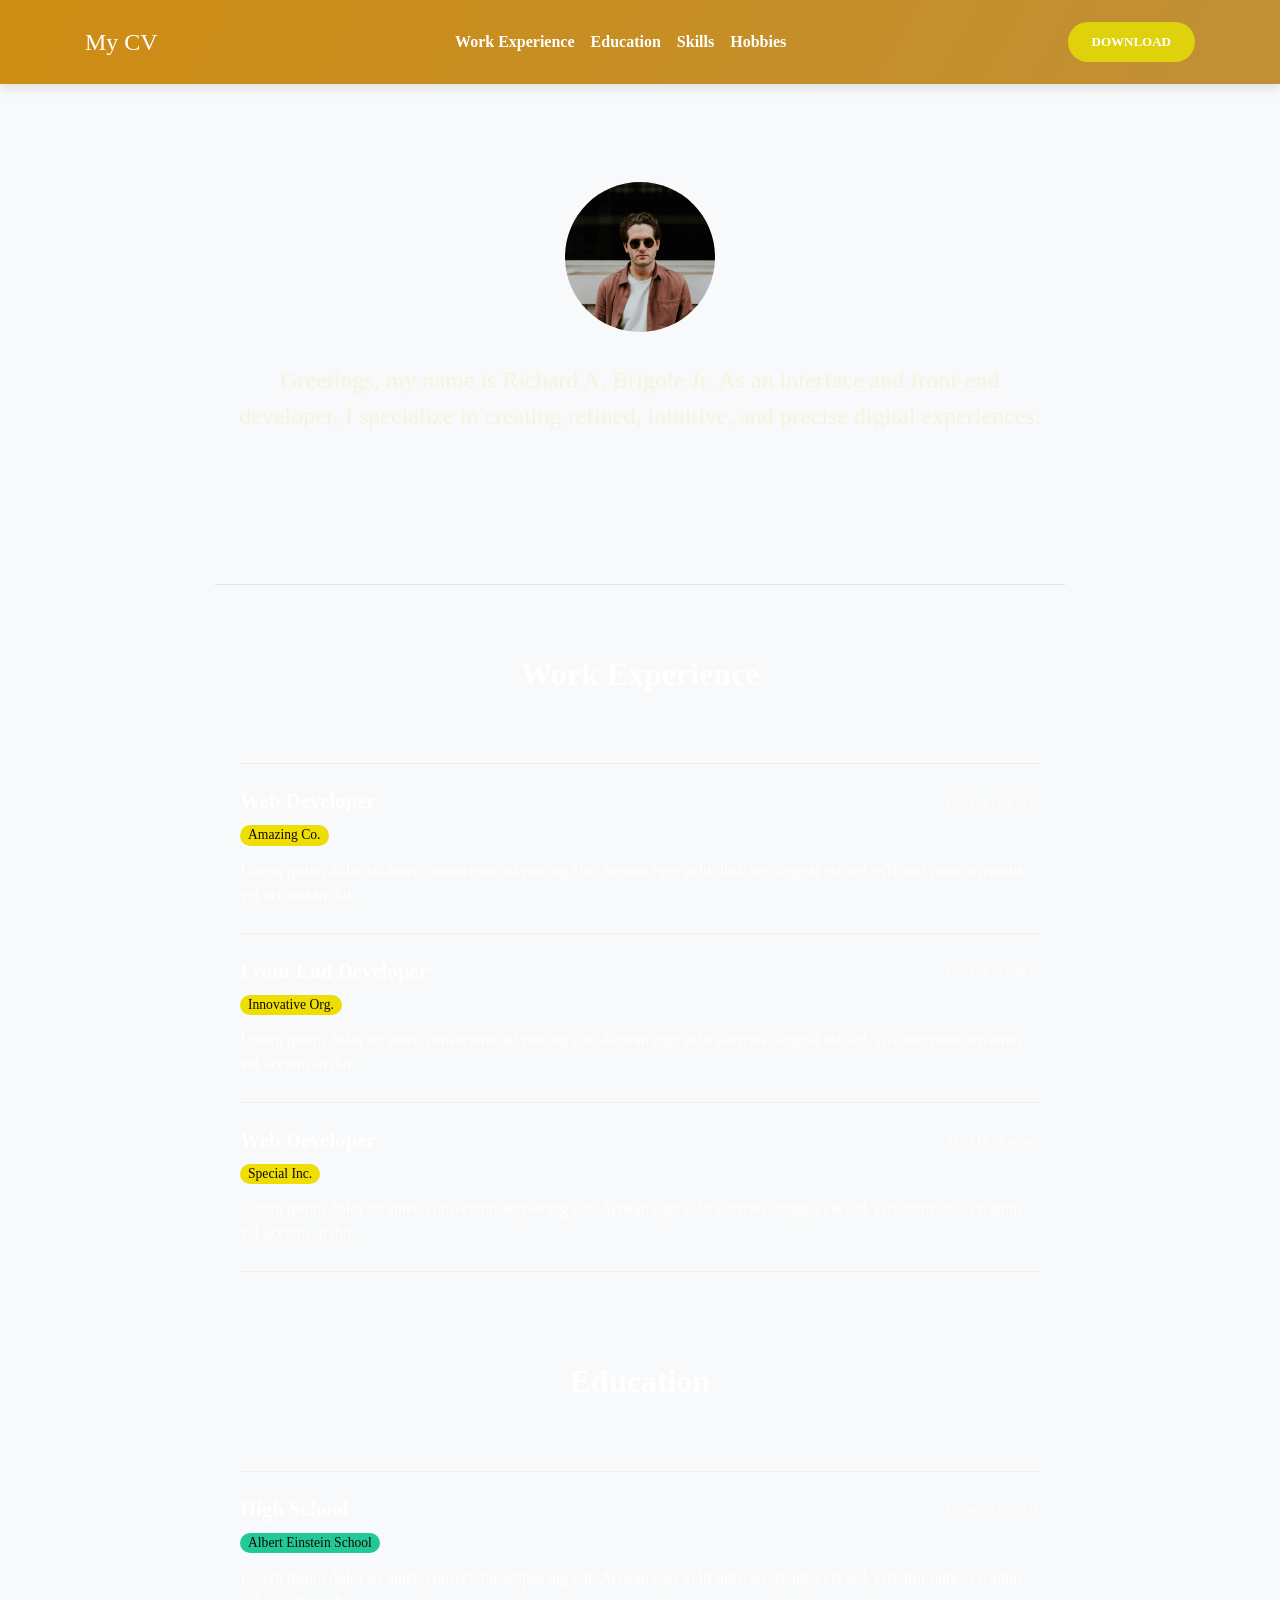
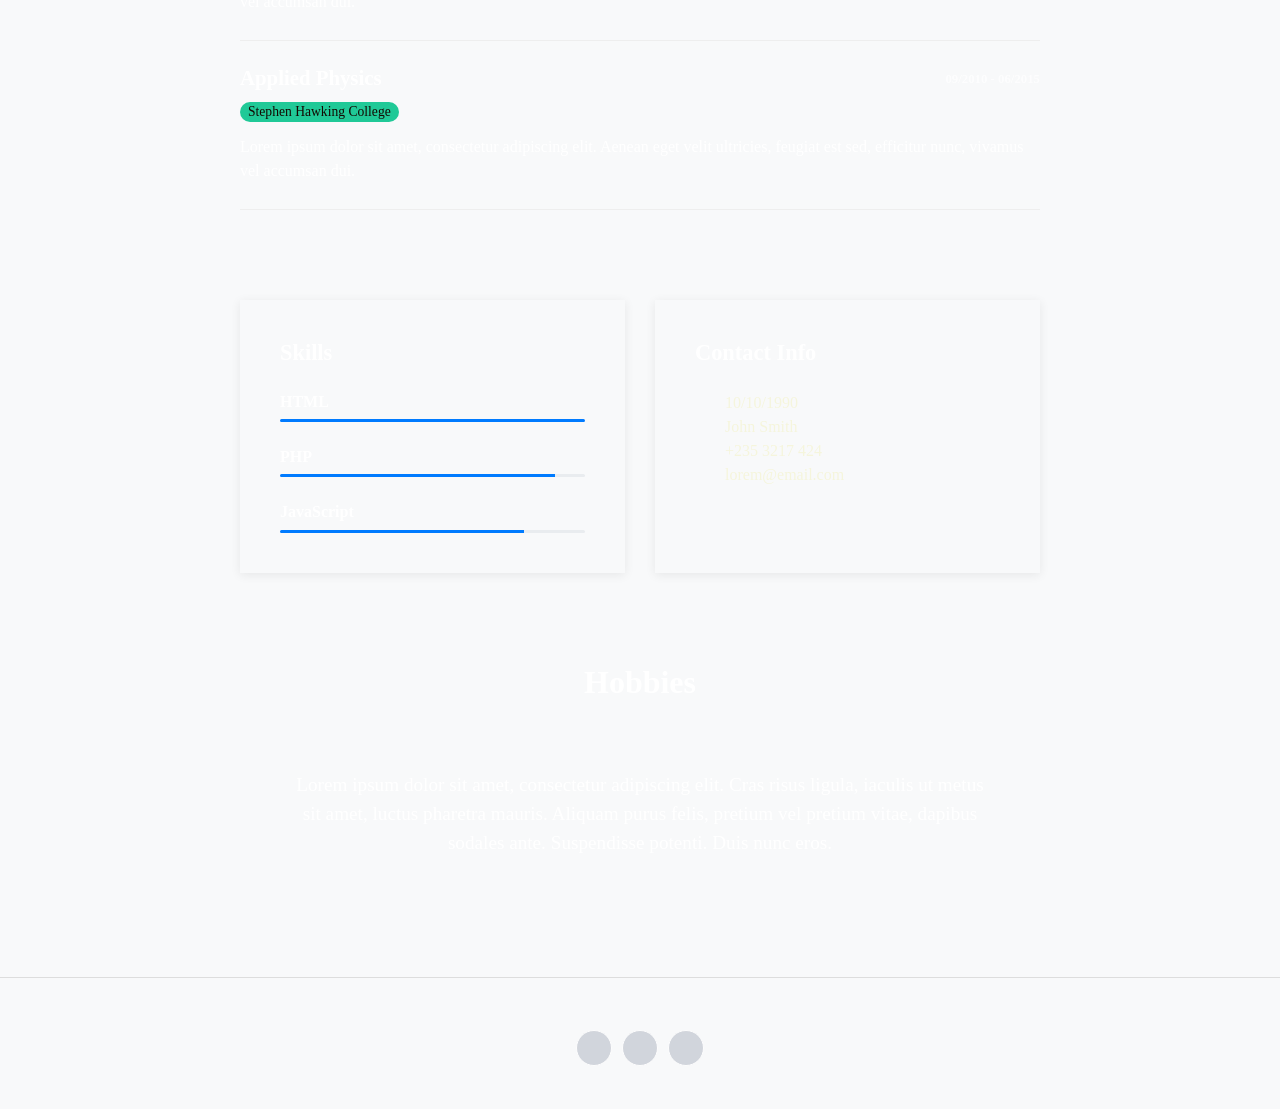
==== cvtemplate/index.html @ cebbf66d "Update index.html" ====
<!DOCTYPE html>
<html>
  <head>
    <meta charset="utf-8">
    <meta name="viewport" content="width=device-width, initial-scale=1">
    <title>Beautiful CV Template</title>
    <link rel="stylesheet" href="https://maxcdn.bootstrapcdn.com/bootstrap/4.0.0/css/bootstrap.min.css">
    <link rel="stylesheet" href="https://code.ionicframework.com/ionicons/2.0.1/css/ionicons.min.css">
    <link rel="stylesheet" type="text/css" href="assets/css/style.css">
  </head>
  <body>
   <nav class="navbar fixed-top navbar-expand-lg navbar-dark page-navbar gradient">
      <div class="container">
        <a class="navbar-brand logo" href="#">My CV</a>
        <button class="navbar-toggler" type="button" data-toggle="collapse" data-target="#navbarNav" aria-controls="navbarNav" aria-expanded="false" aria-label="Toggle navigation">
          <span class="navbar-toggler-icon"></span>
        </button>
        <div class="collapse navbar-collapse" id="navbarNav">
            <ul class="navbar-nav mx-auto">
              <li class="nav-item item">
                <li class="nav-item item">
                  <a class="nav-link" href="#work-experience">Work Experience</a>
                </li>
                <li class="nav-item item">
                    <a class="nav-link" href="#education">Education</a>
                </li>
                <li class="nav-item item">
                  <a class="nav-link" href="#skills">Skills</a>
                </li>
                <li class="nav-item item">
                    <a class="nav-link" href="#hobbies">Hobbies</a>
                </li>
              </li>
            </ul>
          </div>
          <a href="https://tutorialzine.com/2018/04/freebie-beautiful-cv-template-with-bootstrap" class="btn btn-danger download-template" role="button" aria-disabled="true">Download</a>
      </div>
    </nav>
    <main class="page cv-page">
      <section class="cv-block block-intro border-bottom">
        <div class="container">
          <div class="avatar">
            <img class="img-fluid rounded-circle" src="assets/img/avatar.jpg">
          </div>
          <p>Greetings, my name is <strong>Richard A. Brigole Jr</strong>. As an interface and front-end developer, I specialize in creating refined, intuitive, and precise digital experiences.</p>
        </div>
      </section>
      <section class="cv-block info">
        <div class="container">
          <div class="work-experience group" id="work-experience">
            <h2 class="text-center">Work Experience</h2>
            <div class="item">
              <div class="row">
                <div class="col-md-6">
                  <h3>Web Developer</h3>
                  <h4 class="organization">Amazing Co.</h4>
                </div>
                <div class="col-md-6">
                  <time class="period">10/2013 - 04/2015</time>
                </div>
              </div>
              <p class="text-muted">Lorem ipsum dolor sit amet, consectetur adipiscing elit. Aenean eget velit ultricies, feugiat est sed, efficitur nunc, vivamus vel accumsan dui.</p>
            </div>
            <div class="item">
              <div class="row">
                <div class="col-md-6">
                  <h3>Front End Developer</h3>
                  <h4 class="organization">Innovative Org.</h4>
                </div>
                <div class="col-md-6">
                  <time class="period">05/2015 - 12/2017</time>
                </div>
              </div>
              <p class="text-muted">Lorem ipsum dolor sit amet, consectetur adipiscing elit. Aenean eget velit ultricies, feugiat est sed, efficitur nunc, vivamus vel accumsan dui.</p>
            </div>
            <div class="item">
              <div class="row">
                <div class="col-md-6">
                  <h3>Web Developer</h3>
                  <h4 class="organization">Special Inc.</h4>
                </div>
                <div class="col-md-6">
                  <time class="period">12/2017 - Present</time>
                </div>
              </div>
              <p class="text-muted">Lorem ipsum dolor sit amet, consectetur adipiscing elit. Aenean eget velit ultricies, feugiat est sed, efficitur nunc, vivamus vel accumsan dui.</p>
            </div>
          </div>
          <div class="education group" id="education">
            <h2 class="text-center">Education</h2>
            <div class="item">
              <div class="row">
                <div class="col-md-6">
                  <h3>High School</h3>
                  <h4 class="organization">Albert Einstein School</h4>
                </div>
                <div class="col-md-6">
                  <time class="period">09/2005 - 05/2010</time>
                </div>
              </div>
              <p class="text-muted">Lorem ipsum dolor sit amet, consectetur adipiscing elit. Aenean eget velit ultricies, feugiat est sed, efficitur nunc, vivamus vel accumsan dui.</p>
            </div>
            <div class="item">
              <div class="row">
                <div class="col-md-6">
                  <h3>Applied Physics</h3>
                  <h4 class="organization">Stephen Hawking College</h4>
                </div>
                <div class="col-md-6">
                  <time class="period">09/2010 - 06/2015</time>
                </div>
              </div>
              <p class="text-muted">Lorem ipsum dolor sit amet, consectetur adipiscing elit. Aenean eget velit ultricies, feugiat est sed, efficitur nunc, vivamus vel accumsan dui.</p>
            </div>
          </div>
          <div class="group" id="skills">
            <div class="row">
              <div class="col-md-6">
                <div class="skills info-card">
                  <h2>Skills</h2>
                  <h3>HTML</h3>
                  <div class="progress">
                    <div class="progress-bar" role="progressbar" aria-valuenow="70"
                    aria-valuemin="0" aria-valuemax="100" style="width:100%">
                    </div>
                  </div>
                  <h3>PHP</h3>
                  <div class="progress">
                    <div class="progress-bar" role="progressbar" aria-valuenow="70"
                    aria-valuemin="0" aria-valuemax="100" style="width:90%">
                    </div>
                  </div>
                  <h3>JavaScript</h3>
                  <div class="progress">
                    <div class="progress-bar" role="progressbar" aria-valuenow="70"
                    aria-valuemin="0" aria-valuemax="100" style="width:80%">
                    </div>
                  </div>
                </div>
              </div>
              <div class="col-md-6">
                <div class="contact-info info-card">
                  <h2>Contact Info</h2>
                  <div class="row">
                    <div class="col-1">
                      <i class="ion-android-calendar icon"></i>
                    </div>
                    <div class="col-9">
                      <span>10/10/1990</span>
                    </div>
                  </div>
                  <div class="row">
                    <div class="col-1">
                        <i class="ion-person icon"></i>
                    </div>
                    <div class="col-9">
                      <span>John Smith</span>
                    </div>
                  </div>
                  <div class="row">
                    <div class="col-1">
                      <i class="ion-ios-telephone icon"></i>
                    </div>
                    <div class="col-9">
                      <span>+235 3217 424</span>
                    </div>
                  </div>
                  <div class="row">
                    <div class="col-1">
                      <i class="ion-at icon"></i>
                    </div>
                    <div class="col-9">
                      <span>lorem@email.com</span>
                    </div>
                  </div>
                </div>
              </div>
            </div>
          </div>
          <div class="hobbies group" id="hobbies">
            <h2 class="text-center">Hobbies</h2>
            <p class="text-center text-muted">Lorem ipsum dolor sit amet, consectetur adipiscing elit. Cras risus ligula, iaculis ut metus sit amet, luctus pharetra mauris. Aliquam purus felis, pretium vel pretium vitae, dapibus sodales ante. Suspendisse potenti. Duis nunc eros.</p>
          </div>
        </div>
      </section>
      <footer class="page-footer">
        <div class="container">
          <div class="social-icons">
            <a href="https://www.facebook.com/richardbrigole01"><i class="ion-social-facebook" title="Facebook"></i></a>
            <a href="https://www.instagram.com/rbrigs25?igsh=eWQ4NGZtaGs3Mjdu"><i class="ion-social-instagram-outline" title="Instagram"></i></a>
            <a href="https://x.com/Anonymo14221044?s=07"><i class="ion-social-twitter" title="Twitter"></i></a>
          </div>
        </div>
      </footer>
    </main>
  </body>
  <script src="https://code.jquery.com/jquery-3.2.1.min.js"></script>
  <script src="https://maxcdn.bootstrapcdn.com/bootstrap/4.0.0/js/bootstrap.min.js"></script>
  <script src="assets/js/script.js"></script>
</html>
---- cvtemplate/assets/css/style.css ----
@import url("https://fonts.googleapis.com/css?family=Lato:300,400");

body {
    font-family: 'Garamond', serif;
    color: #f5f5dc;
    background-image: url('https://www.pptbackgrounds.net/download/floral-frame-with-brown');
    background-size: cover;
    background-attachment: fixed;
    background-repeat: no-repeat;
    background-position: center;
    background-color: #f8f9fa !important; /* Fallback color with !important */
}

.overlay {
    position: fixed;
    top: 0;
    left: 0;
    width: 100%;
    height: 100%;
    background-color: rgba(0, 0, 0, 0.5) !important; /* Black with 50% opacity */
    z-index: -1; /* Make sure it's behind the content */
    pointer-events: none; /* Prevent interaction with the overlay */
}


.page-navbar.navbar{
    box-shadow: 0 4px 10px rgba(0, 0, 0, 0.1);
}

.page-navbar .navbar-nav .nav-item a{
    font-weight: bold;
}

.page-navbar.navbar-dark .navbar-nav .nav-link {
    color: #ffffff;
}

.page-navbar .logo{
    font-size: 1.5rem;
}

.page-navbar.fixed-top + .page{
    padding-top: 62px;
}

.download-template{
    color: #fff;
    background-color: #dfd10c;
    border: none;
    font-weight: bold;
    text-transform: uppercase;
    font-size: 13px;
    padding: 10px 24px;
    border-radius: 40px;
}

.download-template:hover{
    background-color: #d3c653;
}

.gradient{
    background: linear-gradient(120deg, #ce8c12, #c09037);
    color: #fff !important;
}

.cv-block{
    padding-bottom: 60px;
    padding-top: 60px;
}

.cv-block.block-intro{
    text-align: center;
    max-width: 850px;
    margin: auto;
}

.cv-block.block-intro .about-me{
    max-width: 800px;
    margin: auto;
}

.cv-block.block-intro p{
    font-size: 1.5em;
    font-weight: 300;
    margin-bottom: 30px;
}

.cv-block.block-intro .btn {
  padding: 0.375rem 1rem;
  border-radius: 2em;
 }

.cv-block.block-intro .avatar{
    width: 150px;
    height: 150px;
    background-size: cover;
    background-repeat: no-repeat;
    margin: auto;
    border-radius: 100px;
    margin-bottom: 30px;
}

.cv-block.info{
    padding-top: 70px;
}

.cv-block.info h2{
    color: #ffffff;
    font-weight: bold;
    margin-bottom: 70px;
}

.cv-block.info h3{
    color: #ffffff;
    font-size: 1.3rem;
}

.cv-block.info .group{
    max-width: 800px;
    margin: auto;
}

.cv-block.info .group:not(:first-child){
    margin-top: 90px;
}

.cv-block.info .group .period{
    font-size: 0.8rem;
    float: none;
    font-weight: bold;
    margin-top: 4px;
    color: #ffffff;
    opacity: 0.8;
}

.cv-block.info .group .organization{
    font-size: 0.85em;
    background-color: #eede04;
    display: inline-block;
    color: #130a02;
    padding: 2px 8px;
    border-radius: 2em;
}

.text-muted {
    color: #ffffff !important; /* Use your preferred color here */
}


.cv-block.info .education.group .organization{
    background-color: #20c997; 
}

.cv-block.info .group .item{
    padding-bottom: 10px;
    margin-bottom: 25px;
    border-bottom: 1px solid #eee;
}

.cv-block.info .group h2 + .item{
    padding-top:25px;
    border-top: 1px solid #eee;
}

.cv-block.info .group .item .row{
    margin-bottom: 5px;
}

.cv-block.info .work-experience h3,
.cv-block.info .education h3{
    font-weight: bold;
}

.cv-block .info-card{
    padding: 40px;
    box-shadow: 0px 2px 10px rgba(0, 0, 0, 0.075);
    height: 100%;
}

.cv-block .info-card h2{
    margin-top: 0;
    margin-bottom: 24px !important;
    font-size: 1.4rem;
}

.cv-block .info-card.skills h3{
    margin-top: 25px;
    font-size: 1rem;
    font-weight: bold;
}

.cv-block .info-card.skills .progress{
    height: 3px;
}

.cv-block .info-card.contact-info .icon{
    font-size: 1.3em;
    color: #c9c9c9;
    position: relative;
    bottom: 4px;
}

.cv-block.info .hobbies p{
    max-width: 700px;
    margin: auto;
    font-size: 1.2em;
}

.page-footer{
    padding-top: 32px;
    border-top: 1px solid #ddd;
    text-align: center;
    padding-bottom: 20px;
}

.page-footer a{
    display: inline-block;
    margin: 0px 10px;
    color: #282b2d;
    font-size: 18px;
}

.page-footer .links{
    display: inline-block;
}

.page-footer .social-icons{
    margin-top: 20px;
    margin-bottom: 16px;
}

.page-footer .social-icons a{
    font-size: 18px;
    margin: 0 3px;
    color: #ffffff;
    border: 1px solid;
    opacity: 0.75;
    border-radius: 50%;
    width: 36px;
    display: inline-block;
    height: 36px;
    text-align: center;
    background-color: #c5c9d2;
    line-height: 34px;
}

.page-footer .social-icons a:hover{
    opacity: 1;
}

@media (min-width: 768px) {

    .cv-block {
        padding-bottom: 120px;
        padding-top: 120px; 
    }

    .cv-block.info .group .period {
        float: right; 
    }
}

@media (min-width: 576px){
    .navbar {
        padding-top: 1.2rem;
        padding-bottom:1.2rem;
    }

    .portfolio-navbar.fixed-top + .page{
        padding-top: 6rem;
    }
}
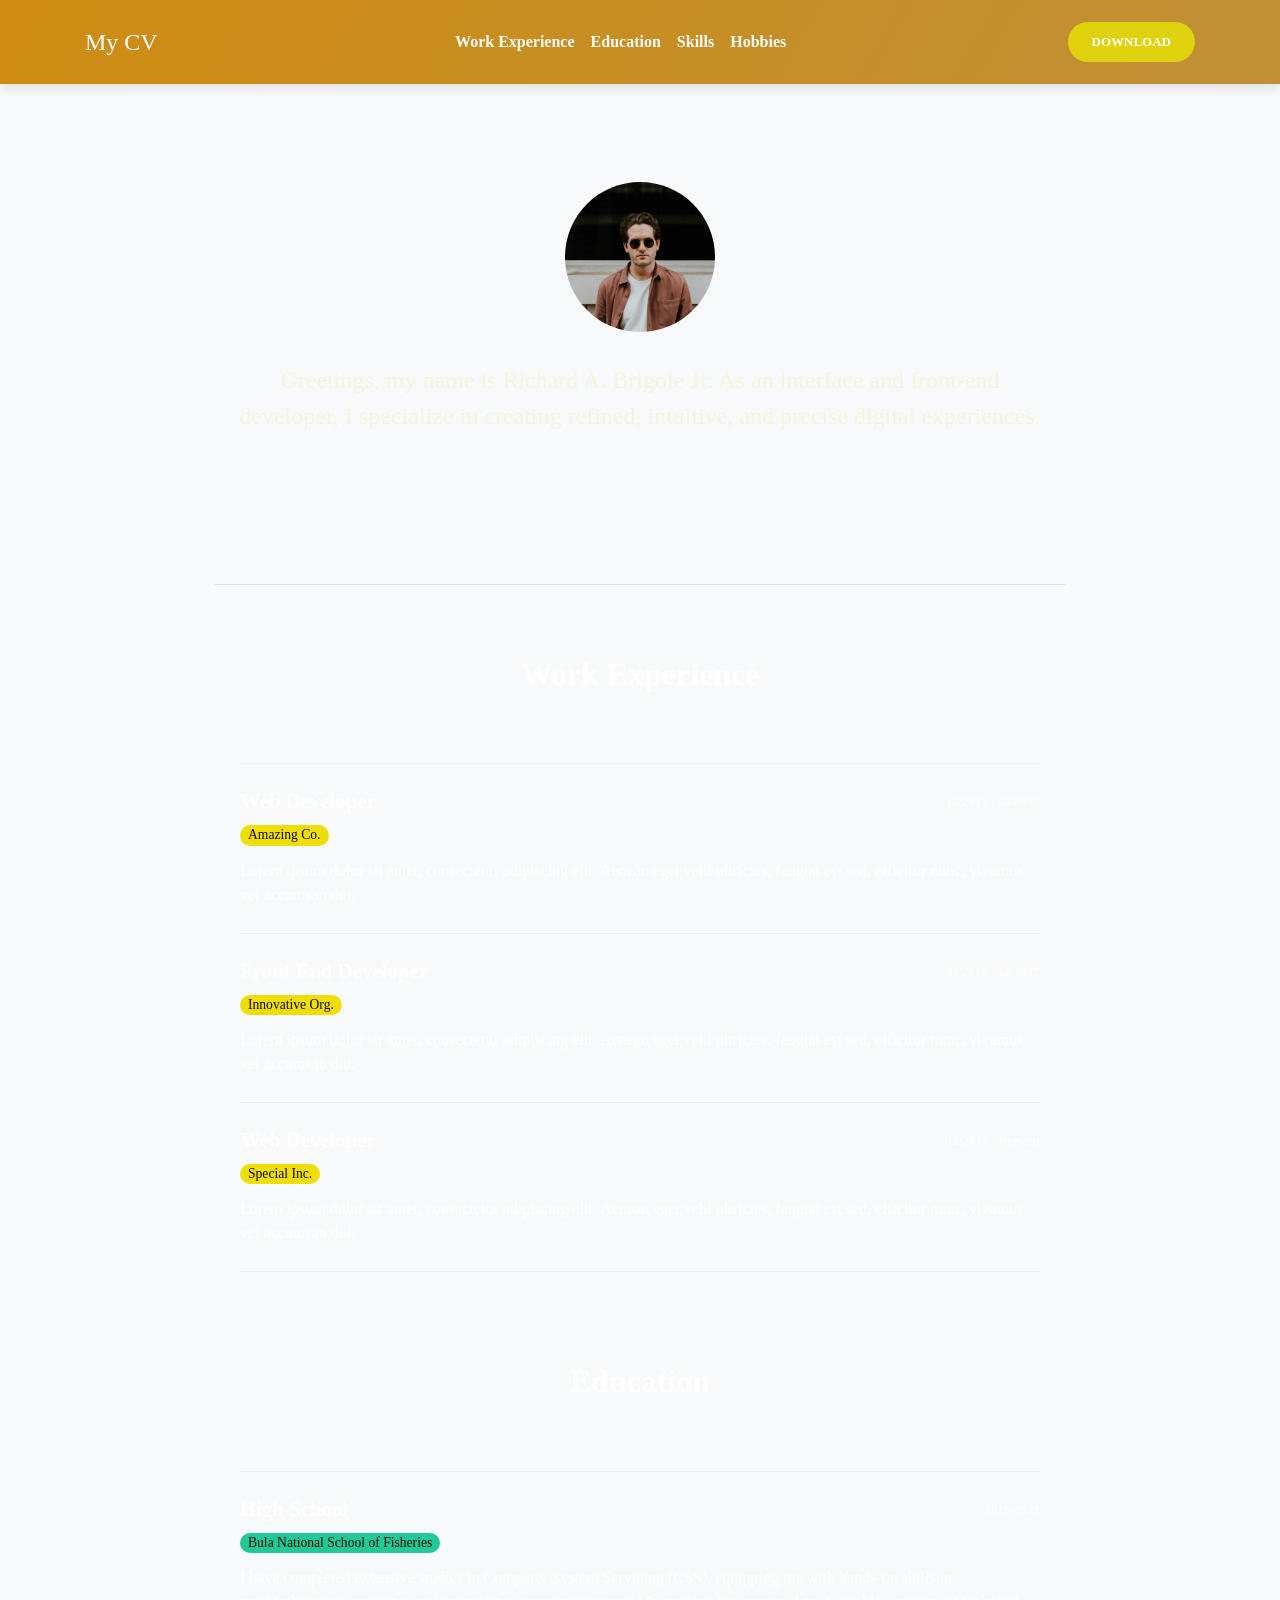
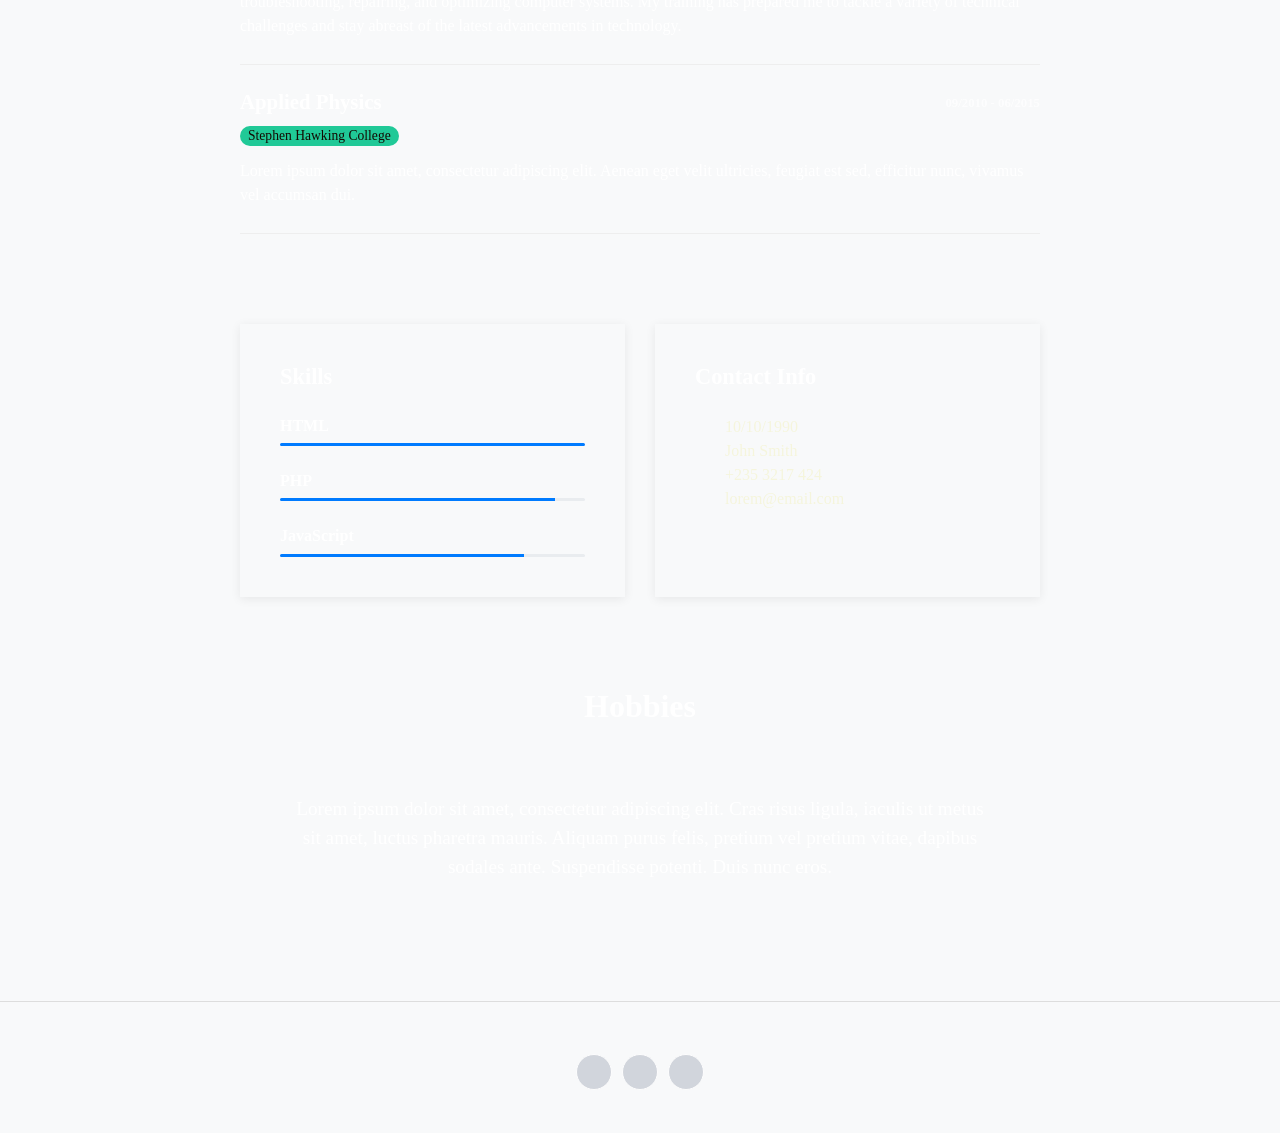
==== commit 65c0d458: "Update index.html" ====
--- a/cvtemplate/index.html
+++ b/cvtemplate/index.html
@@ -3,7 +3,7 @@
   <head>
     <meta charset="utf-8">
     <meta name="viewport" content="width=device-width, initial-scale=1">
-    <title>Beautiful CV Template</title>
+    <title>Brigole</3</title>
     <link rel="stylesheet" href="https://maxcdn.bootstrapcdn.com/bootstrap/4.0.0/css/bootstrap.min.css">
     <link rel="stylesheet" href="https://code.ionicframework.com/ionicons/2.0.1/css/ionicons.min.css">
     <link rel="stylesheet" type="text/css" href="assets/css/style.css">
@@ -92,13 +92,13 @@
               <div class="row">
                 <div class="col-md-6">
                   <h3>High School</h3>
-                  <h4 class="organization">Albert Einstein School</h4>
-                </div>
-                <div class="col-md-6">
-                  <time class="period">09/2005 - 05/2010</time>
-                </div>
-              </div>
-              <p class="text-muted">Lorem ipsum dolor sit amet, consectetur adipiscing elit. Aenean eget velit ultricies, feugiat est sed, efficitur nunc, vivamus vel accumsan dui.</p>
+                  <h4 class="organization">Bula National School of Fisheries</h4>
+                </div>
+                <div class="col-md-6">
+                  <time class="period">2015-2021</time>
+                </div>
+              </div>
+              <p class="text-muted">I have completed extensive studies in Computer System Servicing (CSS), equipping me with hands-on skills in troubleshooting, repairing, and optimizing computer systems. My training has prepared me to tackle a variety of technical challenges and stay abreast of the latest advancements in technology.</p>
             </div>
             <div class="item">
               <div class="row">
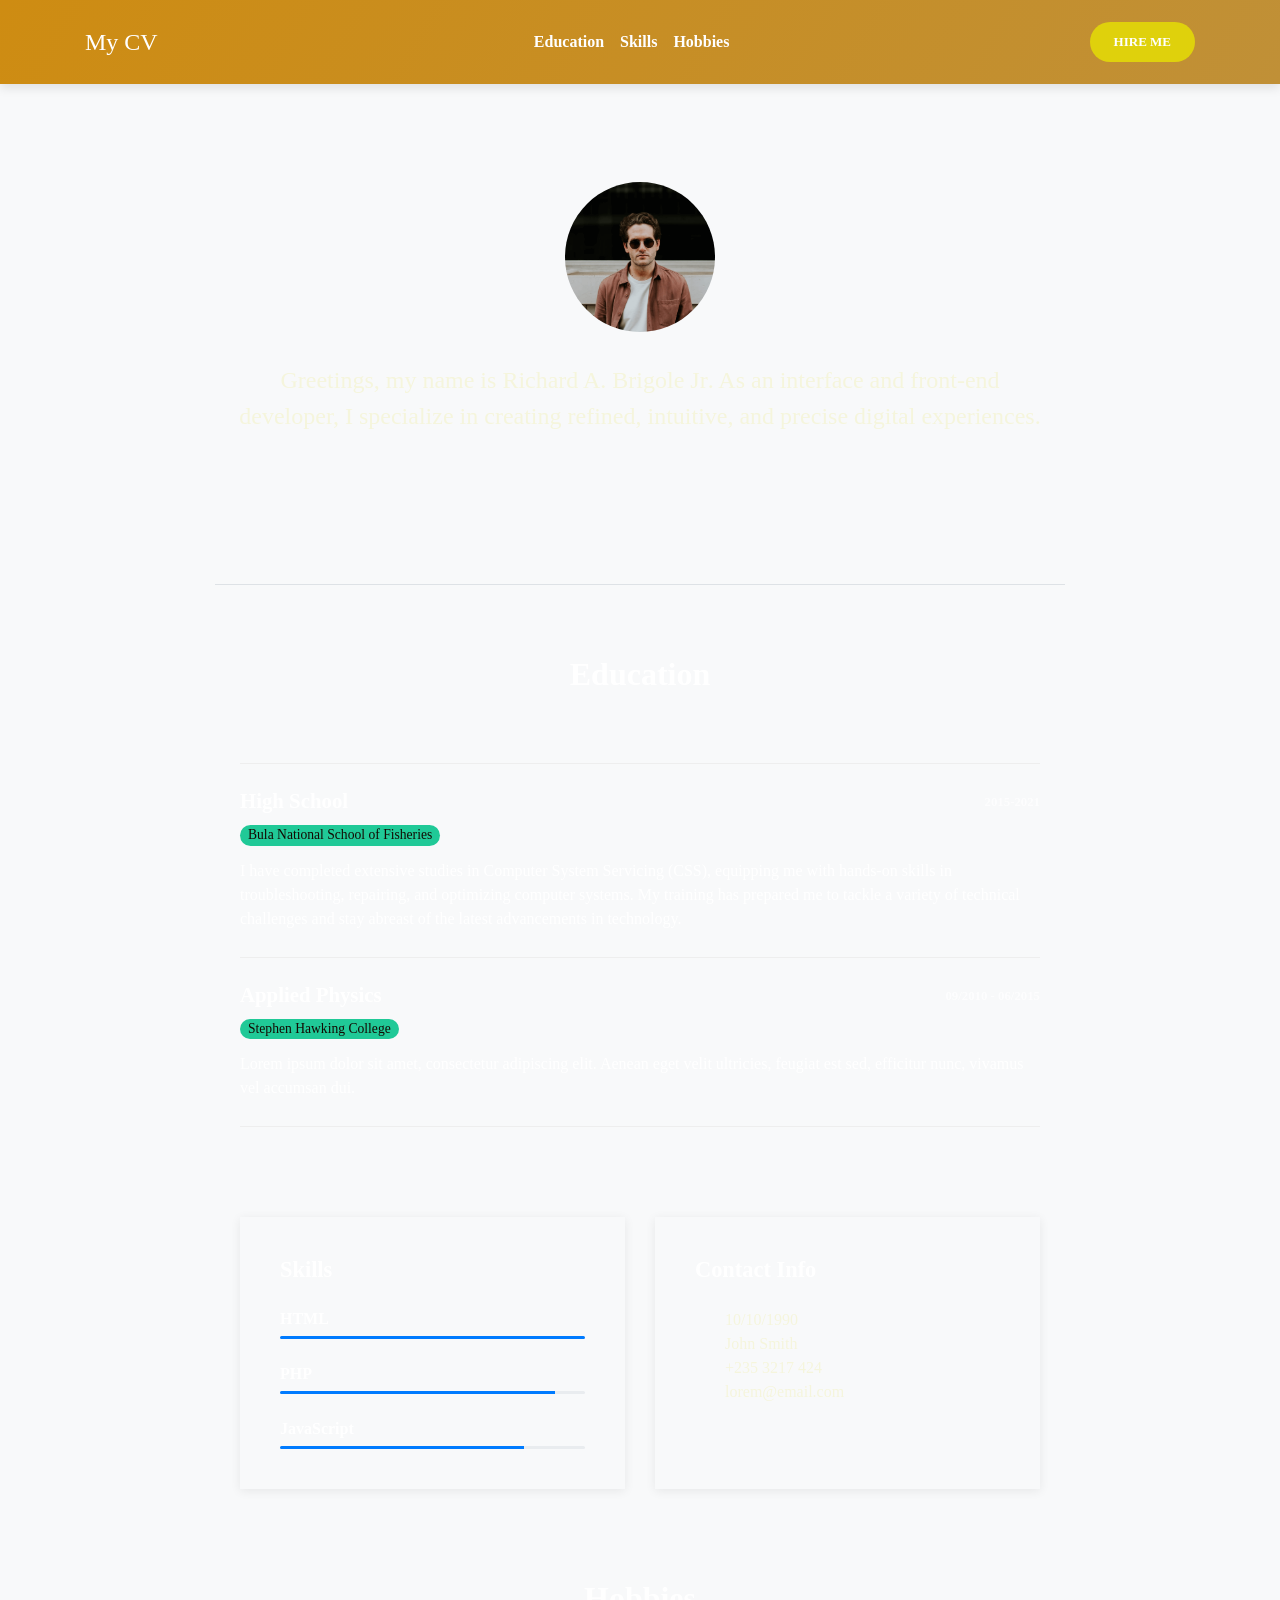
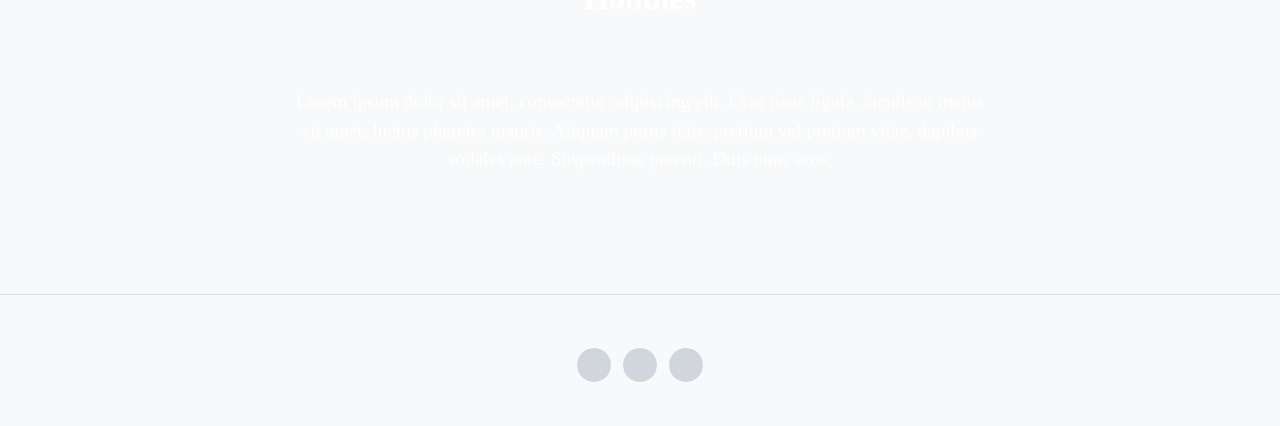
==== commit 4b1e748f: "Update index.html" ====
--- a/cvtemplate/index.html
+++ b/cvtemplate/index.html
@@ -3,7 +3,7 @@
   <head>
     <meta charset="utf-8">
     <meta name="viewport" content="width=device-width, initial-scale=1">
-    <title>Brigole</3</title>
+    <title>Brigole<3</title>
     <link rel="stylesheet" href="https://maxcdn.bootstrapcdn.com/bootstrap/4.0.0/css/bootstrap.min.css">
     <link rel="stylesheet" href="https://code.ionicframework.com/ionicons/2.0.1/css/ionicons.min.css">
     <link rel="stylesheet" type="text/css" href="assets/css/style.css">
@@ -19,9 +19,6 @@
             <ul class="navbar-nav mx-auto">
               <li class="nav-item item">
                 <li class="nav-item item">
-                  <a class="nav-link" href="#work-experience">Work Experience</a>
-                </li>
-                <li class="nav-item item">
                     <a class="nav-link" href="#education">Education</a>
                 </li>
                 <li class="nav-item item">
@@ -33,7 +30,7 @@
               </li>
             </ul>
           </div>
-          <a href="https://tutorialzine.com/2018/04/freebie-beautiful-cv-template-with-bootstrap" class="btn btn-danger download-template" role="button" aria-disabled="true">Download</a>
+          <a href="https://tutorialzine.com/2018/04/freebie-beautiful-cv-template-with-bootstrap" class="btn btn-danger download-template" role="button" aria-disabled="true">Hire Me</a>
       </div>
     </nav>
     <main class="page cv-page">
@@ -46,46 +43,6 @@
         </div>
       </section>
       <section class="cv-block info">
-        <div class="container">
-          <div class="work-experience group" id="work-experience">
-            <h2 class="text-center">Work Experience</h2>
-            <div class="item">
-              <div class="row">
-                <div class="col-md-6">
-                  <h3>Web Developer</h3>
-                  <h4 class="organization">Amazing Co.</h4>
-                </div>
-                <div class="col-md-6">
-                  <time class="period">10/2013 - 04/2015</time>
-                </div>
-              </div>
-              <p class="text-muted">Lorem ipsum dolor sit amet, consectetur adipiscing elit. Aenean eget velit ultricies, feugiat est sed, efficitur nunc, vivamus vel accumsan dui.</p>
-            </div>
-            <div class="item">
-              <div class="row">
-                <div class="col-md-6">
-                  <h3>Front End Developer</h3>
-                  <h4 class="organization">Innovative Org.</h4>
-                </div>
-                <div class="col-md-6">
-                  <time class="period">05/2015 - 12/2017</time>
-                </div>
-              </div>
-              <p class="text-muted">Lorem ipsum dolor sit amet, consectetur adipiscing elit. Aenean eget velit ultricies, feugiat est sed, efficitur nunc, vivamus vel accumsan dui.</p>
-            </div>
-            <div class="item">
-              <div class="row">
-                <div class="col-md-6">
-                  <h3>Web Developer</h3>
-                  <h4 class="organization">Special Inc.</h4>
-                </div>
-                <div class="col-md-6">
-                  <time class="period">12/2017 - Present</time>
-                </div>
-              </div>
-              <p class="text-muted">Lorem ipsum dolor sit amet, consectetur adipiscing elit. Aenean eget velit ultricies, feugiat est sed, efficitur nunc, vivamus vel accumsan dui.</p>
-            </div>
-          </div>
           <div class="education group" id="education">
             <h2 class="text-center">Education</h2>
             <div class="item">
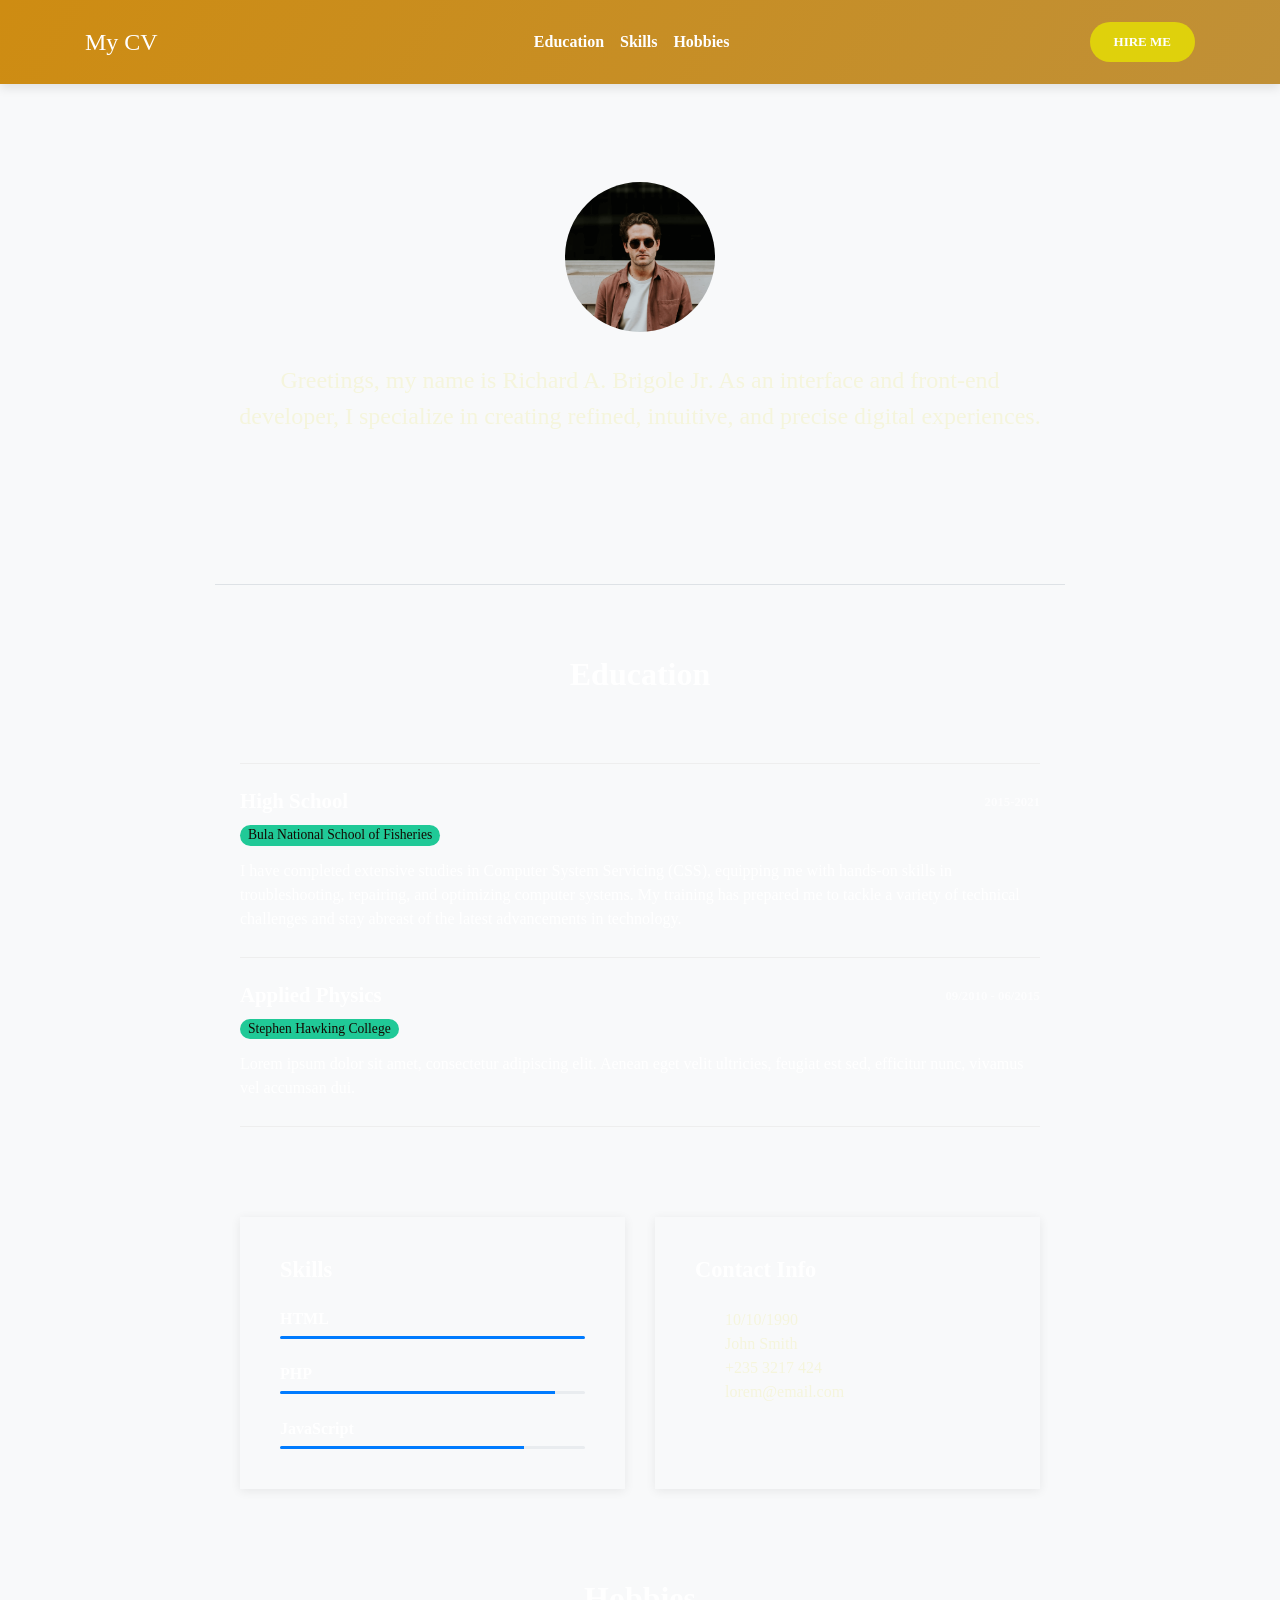
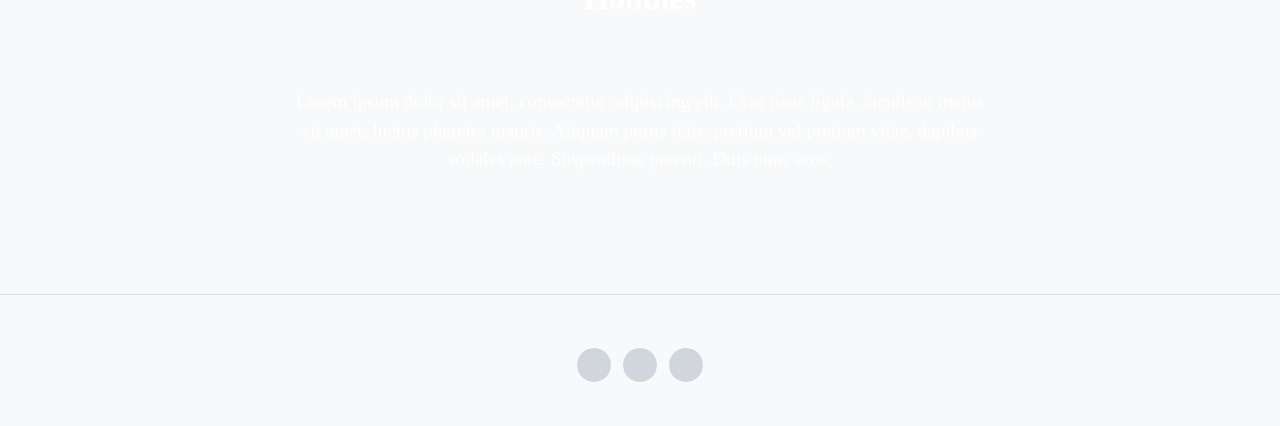
==== commit 752125a7: "Update index.html" ====
--- a/cvtemplate/index.html
+++ b/cvtemplate/index.html
@@ -29,8 +29,8 @@
                 </li>
               </li>
             </ul>
-          </div>
-          <a href="https://tutorialzine.com/2018/04/freebie-beautiful-cv-template-with-bootstrap" class="btn btn-danger download-template" role="button" aria-disabled="true">Hire Me</a>
+          <div>
+    <a href="mailto:richard.brigole@msugensan.edu.ph" class="btn btn-danger download-template" role="button">Hire Me</a>
       </div>
     </nav>
     <main class="page cv-page">
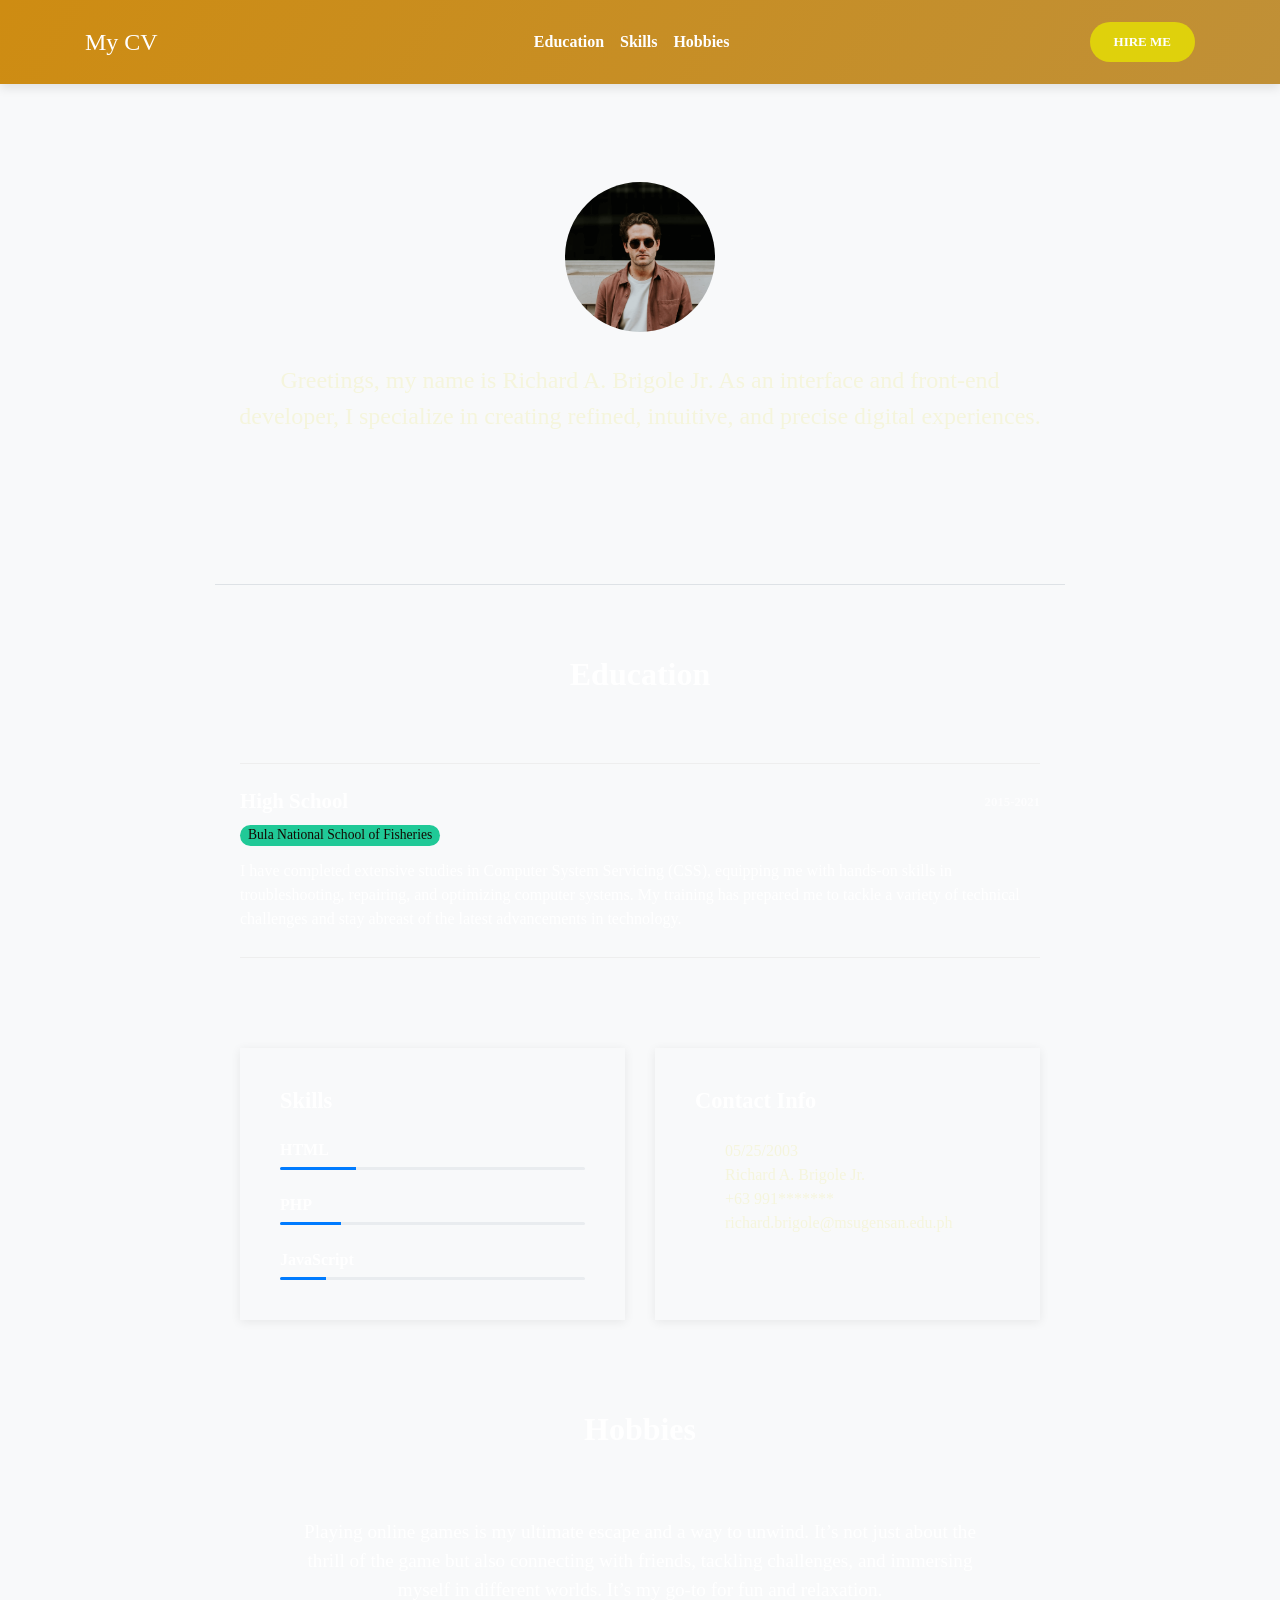
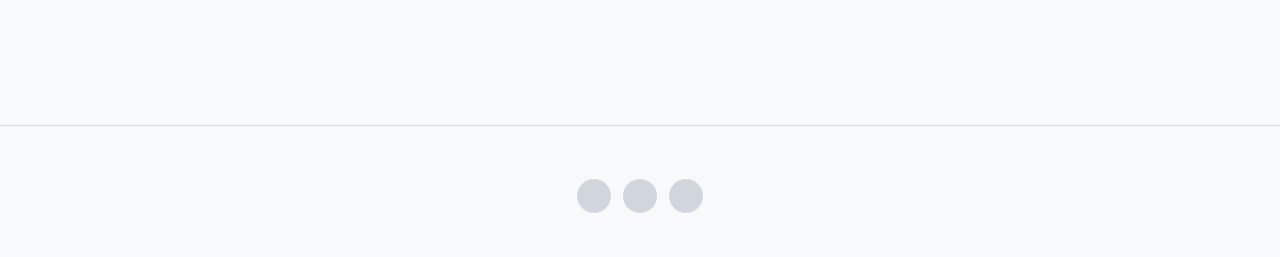
==== commit b1e28996: "Update index.html" ====
--- a/cvtemplate/index.html
+++ b/cvtemplate/index.html
@@ -57,18 +57,6 @@
               </div>
               <p class="text-muted">I have completed extensive studies in Computer System Servicing (CSS), equipping me with hands-on skills in troubleshooting, repairing, and optimizing computer systems. My training has prepared me to tackle a variety of technical challenges and stay abreast of the latest advancements in technology.</p>
             </div>
-            <div class="item">
-              <div class="row">
-                <div class="col-md-6">
-                  <h3>Applied Physics</h3>
-                  <h4 class="organization">Stephen Hawking College</h4>
-                </div>
-                <div class="col-md-6">
-                  <time class="period">09/2010 - 06/2015</time>
-                </div>
-              </div>
-              <p class="text-muted">Lorem ipsum dolor sit amet, consectetur adipiscing elit. Aenean eget velit ultricies, feugiat est sed, efficitur nunc, vivamus vel accumsan dui.</p>
-            </div>
           </div>
           <div class="group" id="skills">
             <div class="row">
@@ -78,19 +66,19 @@
                   <h3>HTML</h3>
                   <div class="progress">
                     <div class="progress-bar" role="progressbar" aria-valuenow="70"
-                    aria-valuemin="0" aria-valuemax="100" style="width:100%">
+                    aria-valuemin="0" aria-valuemax="100" style="width:25%">
                     </div>
                   </div>
                   <h3>PHP</h3>
                   <div class="progress">
                     <div class="progress-bar" role="progressbar" aria-valuenow="70"
-                    aria-valuemin="0" aria-valuemax="100" style="width:90%">
+                    aria-valuemin="0" aria-valuemax="100" style="width:20%">
                     </div>
                   </div>
                   <h3>JavaScript</h3>
                   <div class="progress">
                     <div class="progress-bar" role="progressbar" aria-valuenow="70"
-                    aria-valuemin="0" aria-valuemax="100" style="width:80%">
+                    aria-valuemin="0" aria-valuemax="100" style="width:15%">
                     </div>
                   </div>
                 </div>
@@ -103,7 +91,7 @@
                       <i class="ion-android-calendar icon"></i>
                     </div>
                     <div class="col-9">
-                      <span>10/10/1990</span>
+                      <span>05/25/2003</span>
                     </div>
                   </div>
                   <div class="row">
@@ -111,7 +99,7 @@
                         <i class="ion-person icon"></i>
                     </div>
                     <div class="col-9">
-                      <span>John Smith</span>
+                      <span>Richard A. Brigole Jr.</span>
                     </div>
                   </div>
                   <div class="row">
@@ -119,7 +107,7 @@
                       <i class="ion-ios-telephone icon"></i>
                     </div>
                     <div class="col-9">
-                      <span>+235 3217 424</span>
+                      <span>+63 991*******</span>
                     </div>
                   </div>
                   <div class="row">
@@ -127,7 +115,7 @@
                       <i class="ion-at icon"></i>
                     </div>
                     <div class="col-9">
-                      <span>lorem@email.com</span>
+                      <span>richard.brigole@msugensan.edu.ph</span>
                     </div>
                   </div>
                 </div>
@@ -136,16 +124,16 @@
           </div>
           <div class="hobbies group" id="hobbies">
             <h2 class="text-center">Hobbies</h2>
-            <p class="text-center text-muted">Lorem ipsum dolor sit amet, consectetur adipiscing elit. Cras risus ligula, iaculis ut metus sit amet, luctus pharetra mauris. Aliquam purus felis, pretium vel pretium vitae, dapibus sodales ante. Suspendisse potenti. Duis nunc eros.</p>
+            <p class="text-center text-muted">Playing online games is my ultimate escape and a way to unwind. It’s not just about the thrill of the game but also connecting with friends, tackling challenges, and immersing myself in different worlds. It’s my go-to for fun and relaxation.</p>
           </div>
         </div>
       </section>
       <footer class="page-footer">
         <div class="container">
           <div class="social-icons">
-            <a href="https://www.facebook.com/richardbrigole01"><i class="ion-social-facebook" title="Facebook"></i></a>
-            <a href="https://www.instagram.com/rbrigs25?igsh=eWQ4NGZtaGs3Mjdu"><i class="ion-social-instagram-outline" title="Instagram"></i></a>
-            <a href="https://x.com/Anonymo14221044?s=07"><i class="ion-social-twitter" title="Twitter"></i></a>
+            <a href="https://www.facebook.com/richardbrigole01" target="_blank"><i class="ion-social-facebook" title="Facebook"></i></a>
+            <a href="https://www.instagram.com/rbrigs25?igsh=eWQ4NGZtaGs3Mjdu" target="_blank"><i class="ion-social-instagram-outline" title="Instagram"></i></a>
+            <a href="https://x.com/Anonymo14221044?s=07" target="_blank"><i class="ion-social-twitter" title="Twitter"></i></a>
           </div>
         </div>
       </footer>
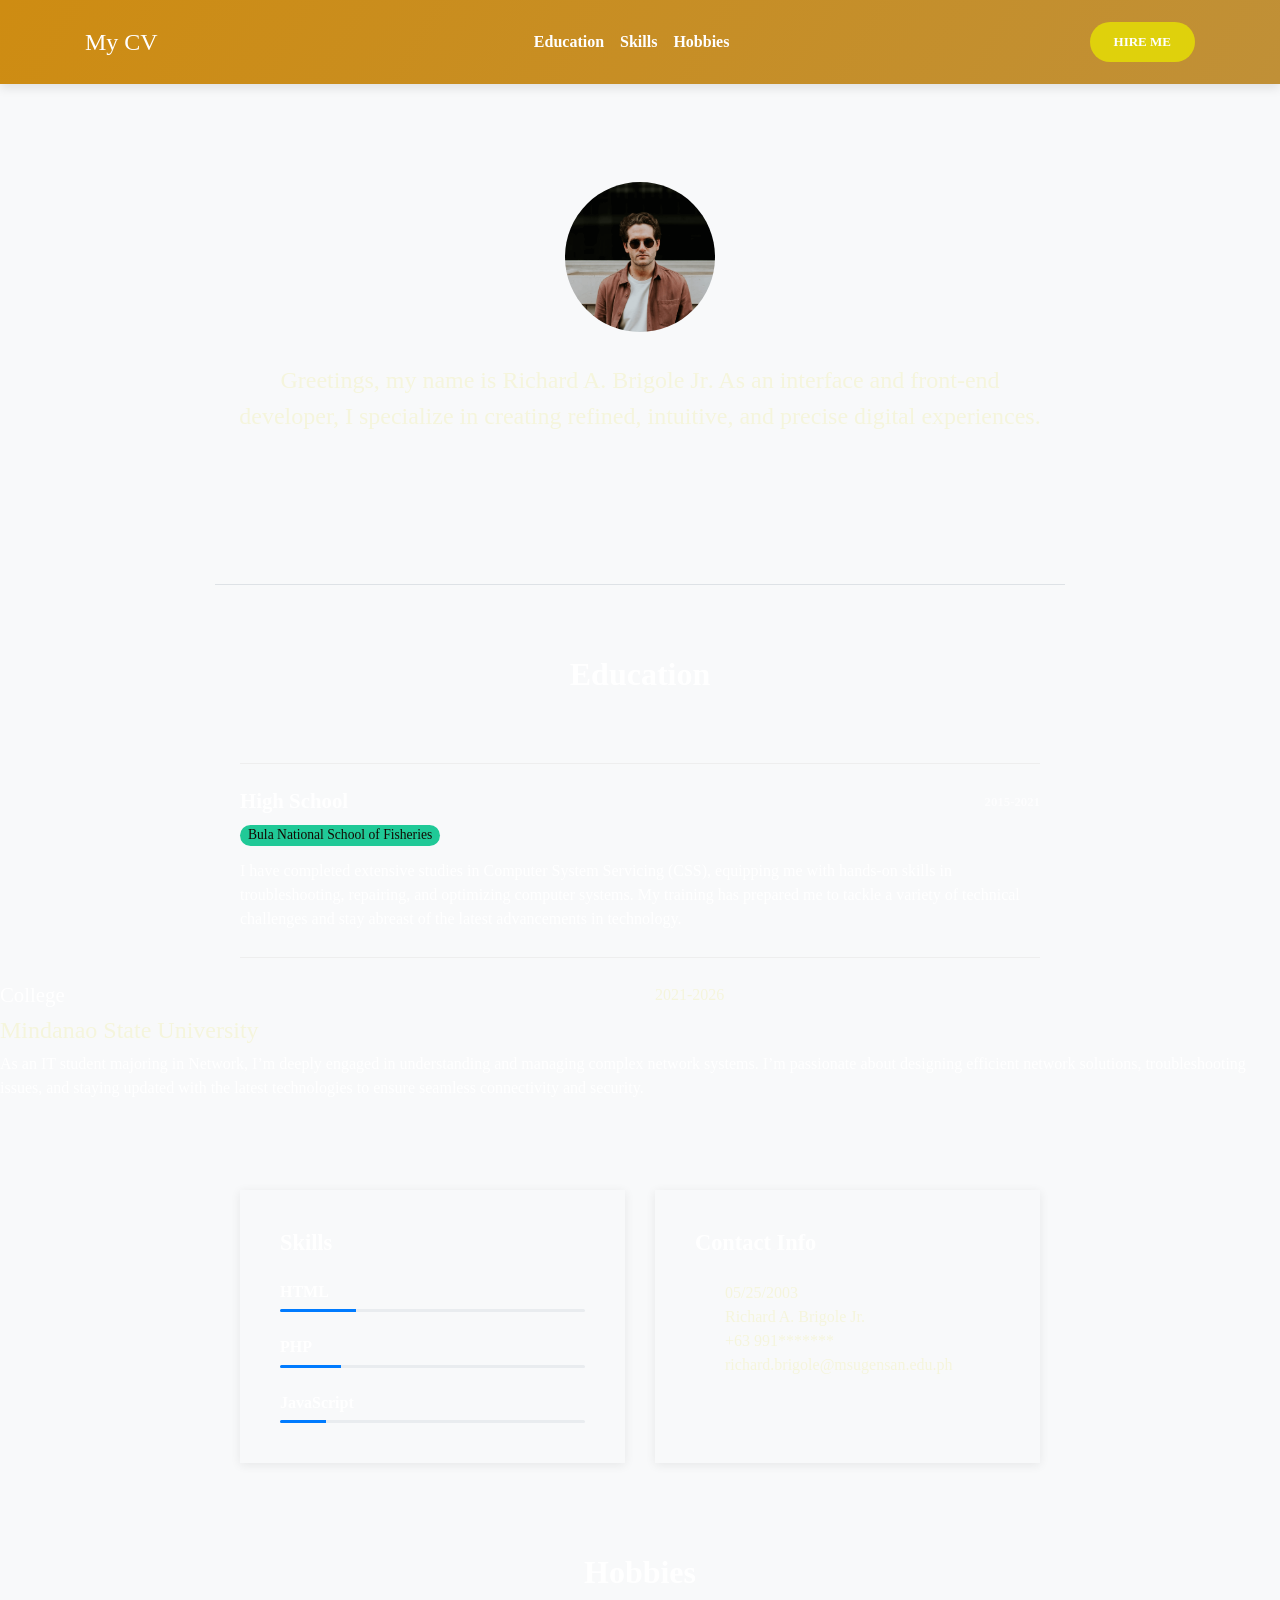
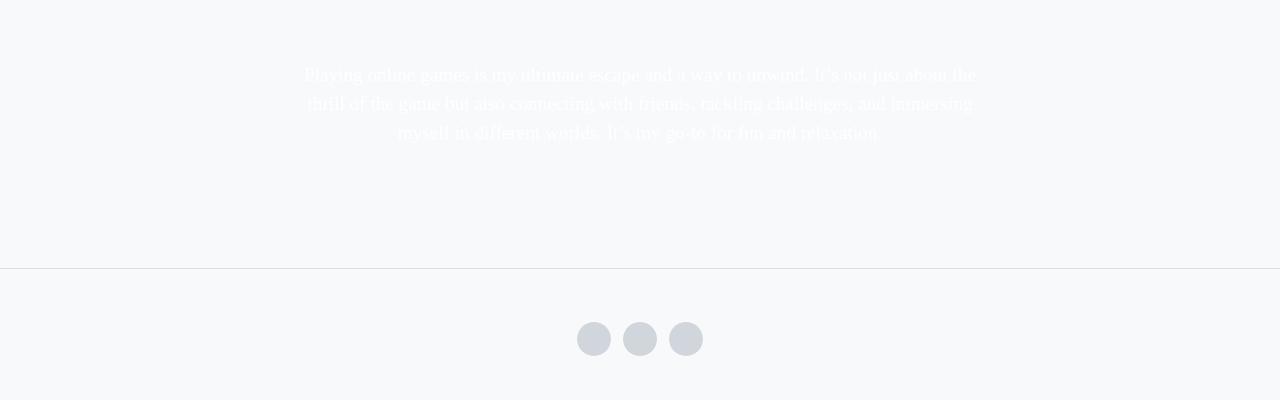
==== commit 93390468: "Update index.html" ====
--- a/cvtemplate/index.html
+++ b/cvtemplate/index.html
@@ -56,6 +56,20 @@
                 </div>
               </div>
               <p class="text-muted">I have completed extensive studies in Computer System Servicing (CSS), equipping me with hands-on skills in troubleshooting, repairing, and optimizing computer systems. My training has prepared me to tackle a variety of technical challenges and stay abreast of the latest advancements in technology.</p>
+            </div>
+          </div>
+        <div class="item">
+              <div class="row">
+                <div class="col-md-6">
+                  <h3>College</h3>
+                  <h4 class="organization">Mindanao State University</h4>
+                </div>
+                <div class="col-md-6">
+                  <time class="period">2021-2026</time>
+                </div>
+              </div>
+              <p class="text-muted">
+As an IT student majoring in Network, I’m deeply engaged in understanding and managing complex network systems. I’m passionate about designing efficient network solutions, troubleshooting issues, and staying updated with the latest technologies to ensure seamless connectivity and security.</p>
             </div>
           </div>
           <div class="group" id="skills">
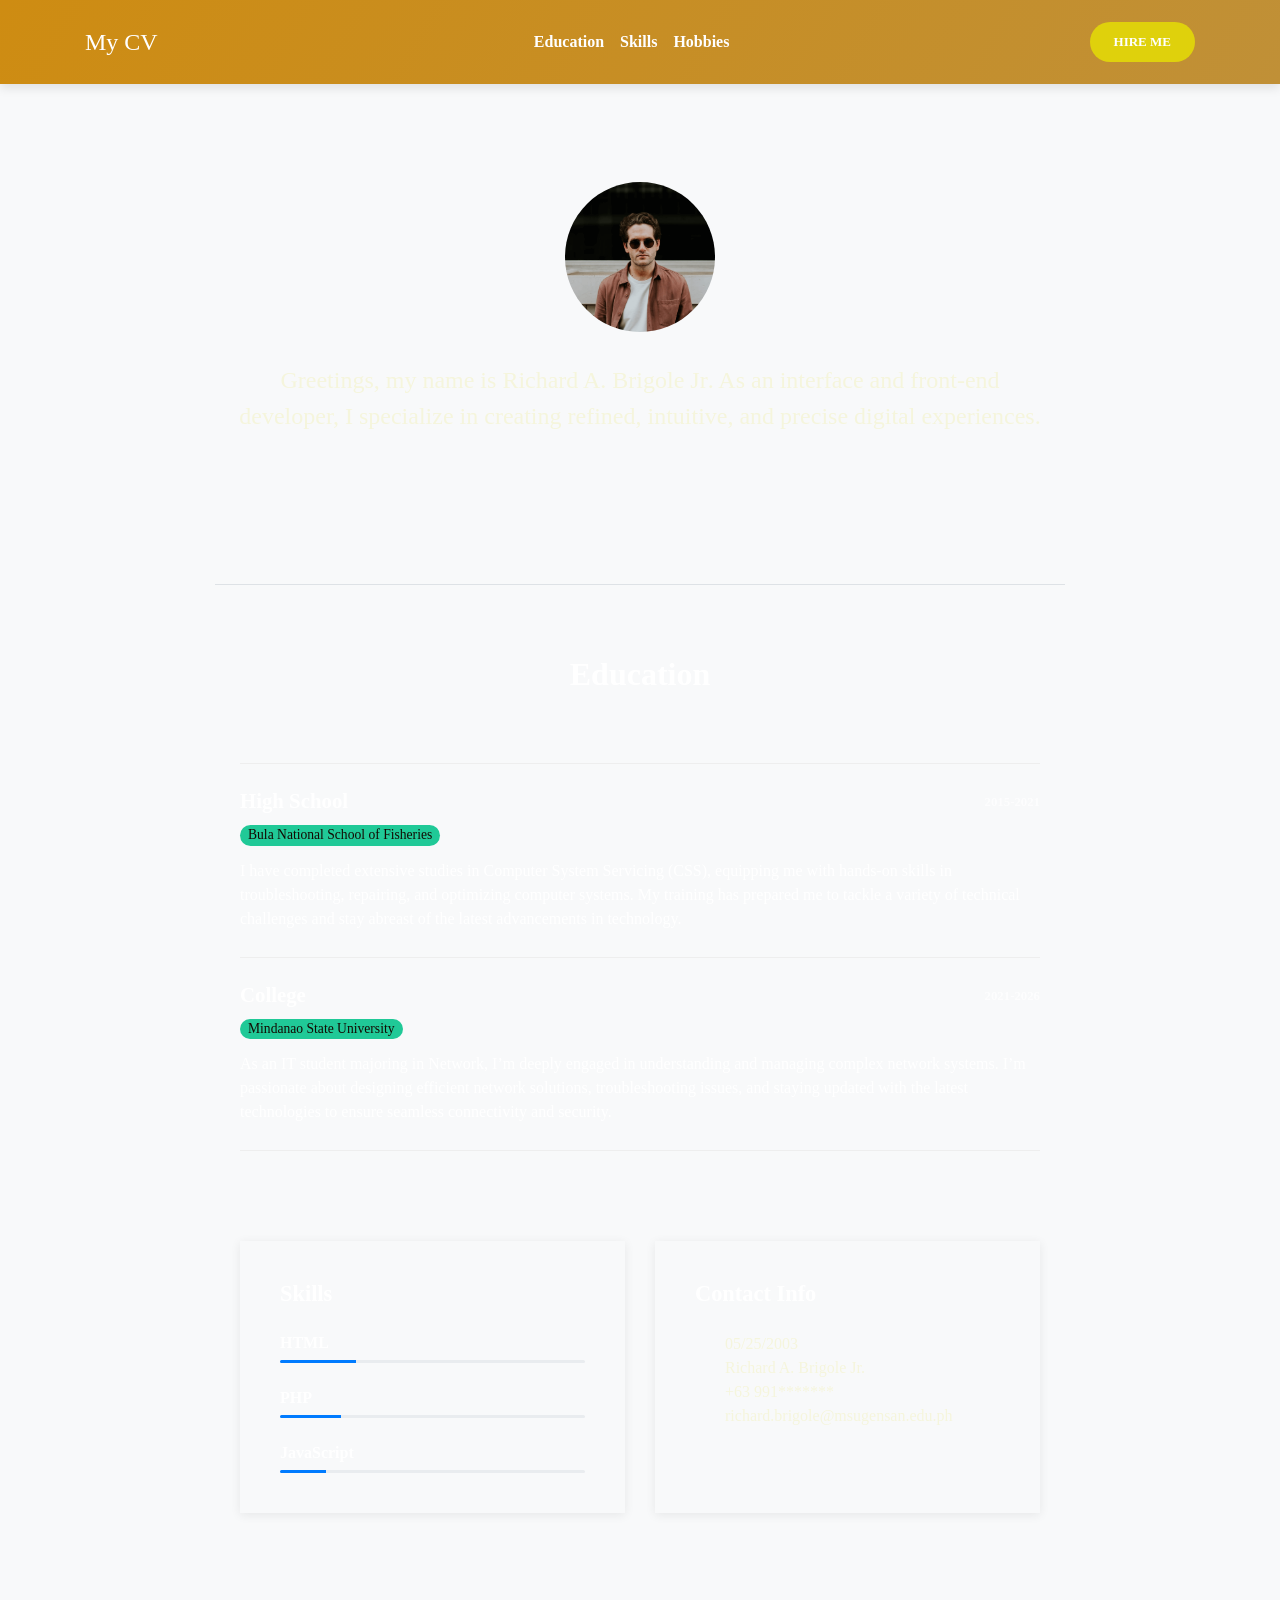
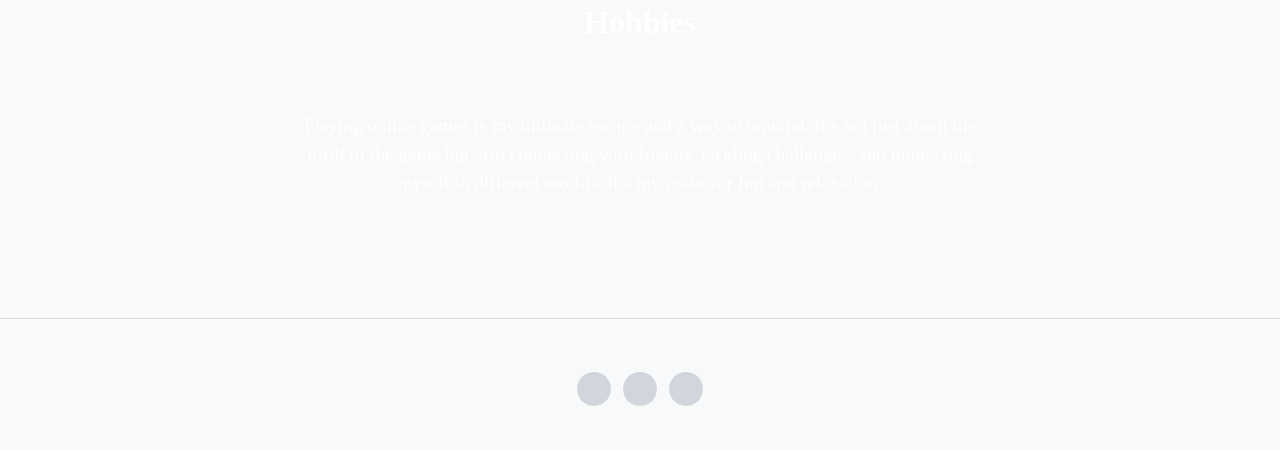
==== commit 56f46483: "Update index.html" ====
--- a/cvtemplate/index.html
+++ b/cvtemplate/index.html
@@ -57,8 +57,7 @@
               </div>
               <p class="text-muted">I have completed extensive studies in Computer System Servicing (CSS), equipping me with hands-on skills in troubleshooting, repairing, and optimizing computer systems. My training has prepared me to tackle a variety of technical challenges and stay abreast of the latest advancements in technology.</p>
             </div>
-          </div>
-        <div class="item">
+          <div class="item">
               <div class="row">
                 <div class="col-md-6">
                   <h3>College</h3>
@@ -68,8 +67,7 @@
                   <time class="period">2021-2026</time>
                 </div>
               </div>
-              <p class="text-muted">
-As an IT student majoring in Network, I’m deeply engaged in understanding and managing complex network systems. I’m passionate about designing efficient network solutions, troubleshooting issues, and staying updated with the latest technologies to ensure seamless connectivity and security.</p>
+              <p class="text-muted">As an IT student majoring in Network, I’m deeply engaged in understanding and managing complex network systems. I’m passionate about designing efficient network solutions, troubleshooting issues, and staying updated with the latest technologies to ensure seamless connectivity and security.</p>
             </div>
           </div>
           <div class="group" id="skills">
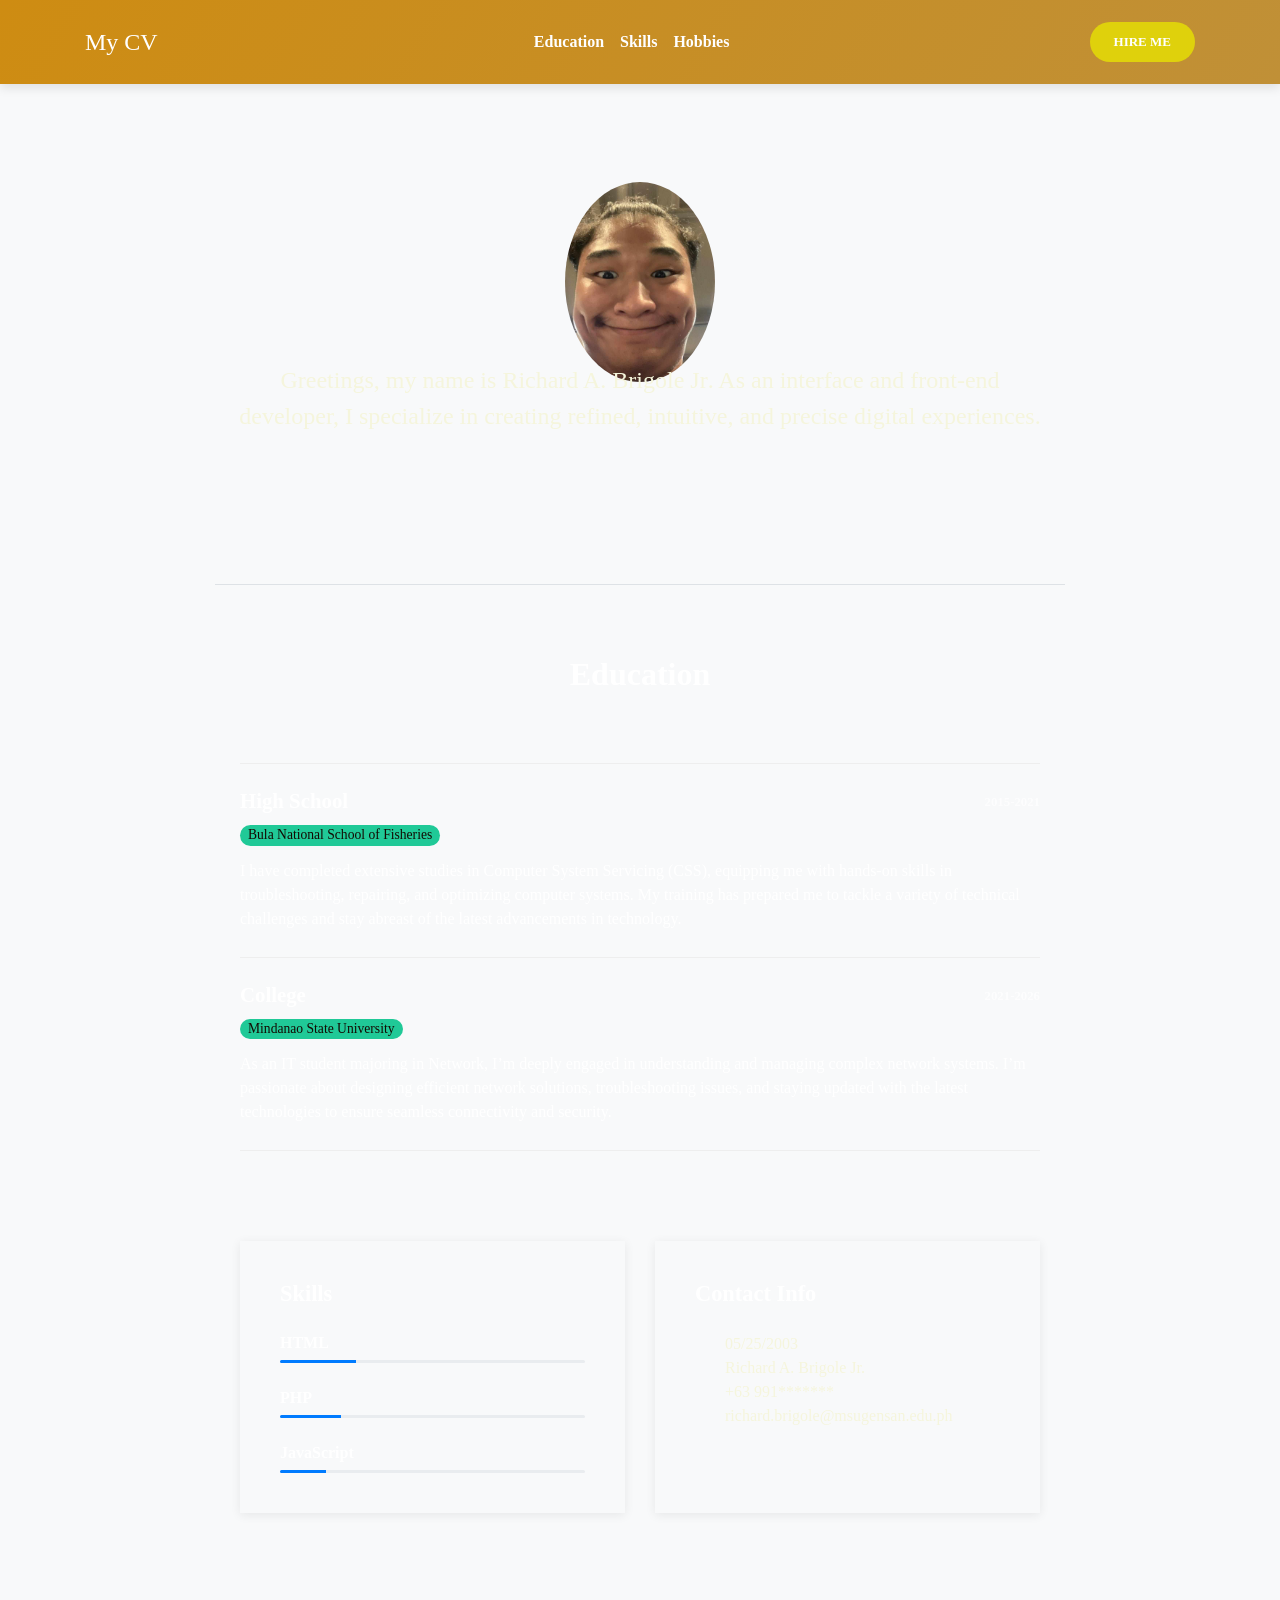
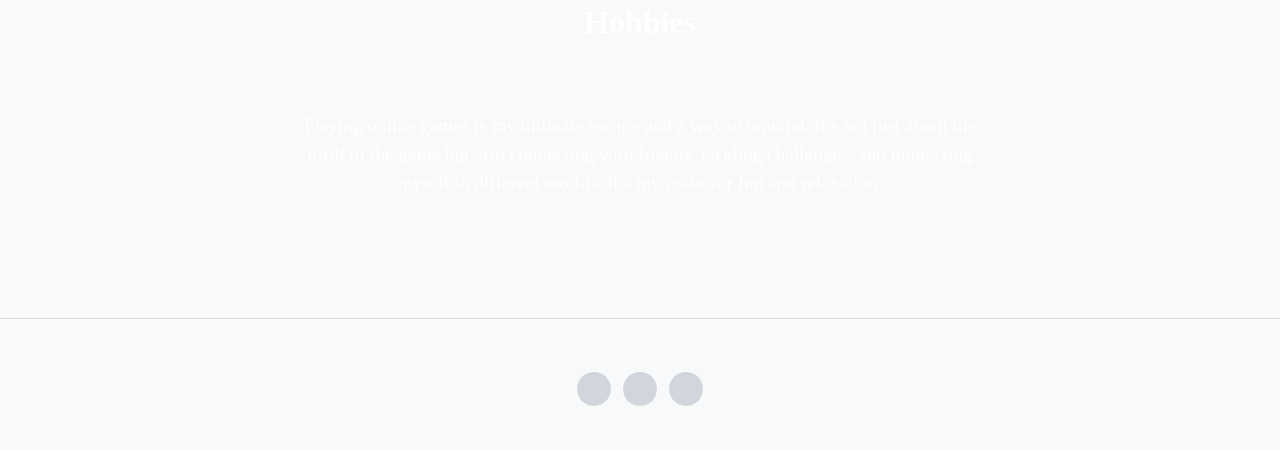
==== commit 940d18b6: "Update index.html" ====
--- a/cvtemplate/index.html
+++ b/cvtemplate/index.html
@@ -37,7 +37,7 @@
       <section class="cv-block block-intro border-bottom">
         <div class="container">
           <div class="avatar">
-            <img class="img-fluid rounded-circle" src="assets/img/avatar.jpg">
+            <img class="img-fluid rounded-circle" src="assets/img/avatar1.jpg">
           </div>
           <p>Greetings, my name is <strong>Richard A. Brigole Jr</strong>. As an interface and front-end developer, I specialize in creating refined, intuitive, and precise digital experiences.</p>
         </div>
